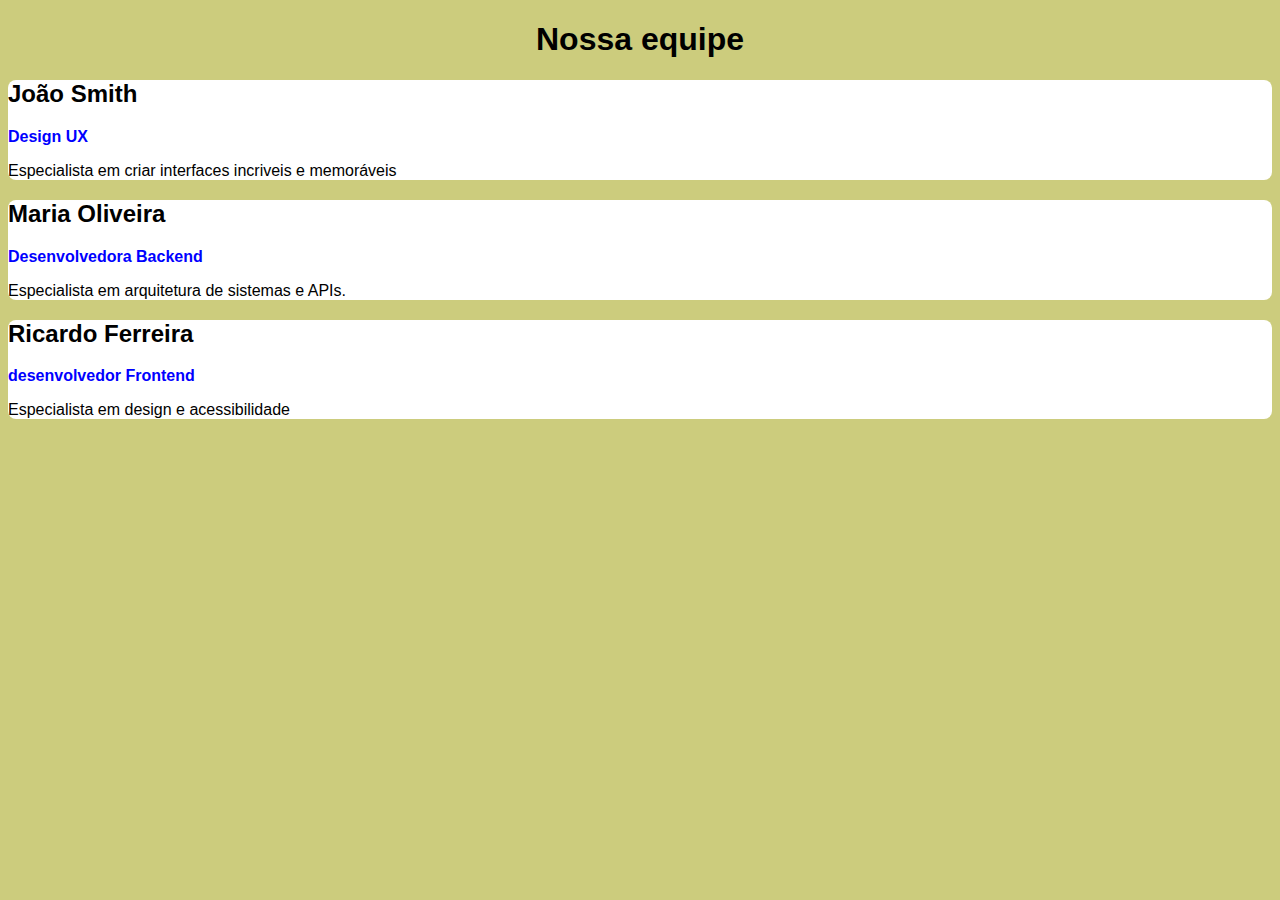
==== HTML/CadastroFuncionarios/Index.html @ daa09e97 "2025-01-09" ====
<!DOCTYPE html>
<html lang="pt-BR">
<head>
    <meta charset="UTF-8">
    <meta name="viewport" content="width=device-width, initial-scale=1.0">
    <title>Cadastro de funcionarios</title>
    <link rel="stylesheet" href="styles/styles.css">
</head>
<body>
    <h1 class="titulo">Nossa equipe</h1>

    <div class="card">
        <h2>João Smith</h2>
        <p class="cargo">Design UX</p>
        <p>Especialista em criar interfaces incriveis e memoráveis</p>
    </div>

    <div class="card">
        <h2>Maria Oliveira</h2>
        <p class="cargo">Desenvolvedora Backend</p>
        <p>Especialista em arquitetura de sistemas e APIs.</p>
    </div>

    <div class="card">
        <h2>Ricardo Ferreira</h2>
        <p class="cargo">desenvolvedor Frontend</p>
        <p>Especialista em design e acessibilidade</p>
    </div>

</body>
</html>
---- HTML/CadastroFuncionarios/styles/styles.css ----
body{
    background-color: #cccc7d;
    font-family: Arial, Helvetica, sans-serif;
}

.titulo{
    text-align: center;
}

.card{
    background-color: white;
    border-radius: 8px;
}

.cargo{
    color: blue;
    font-weight: 600;
}
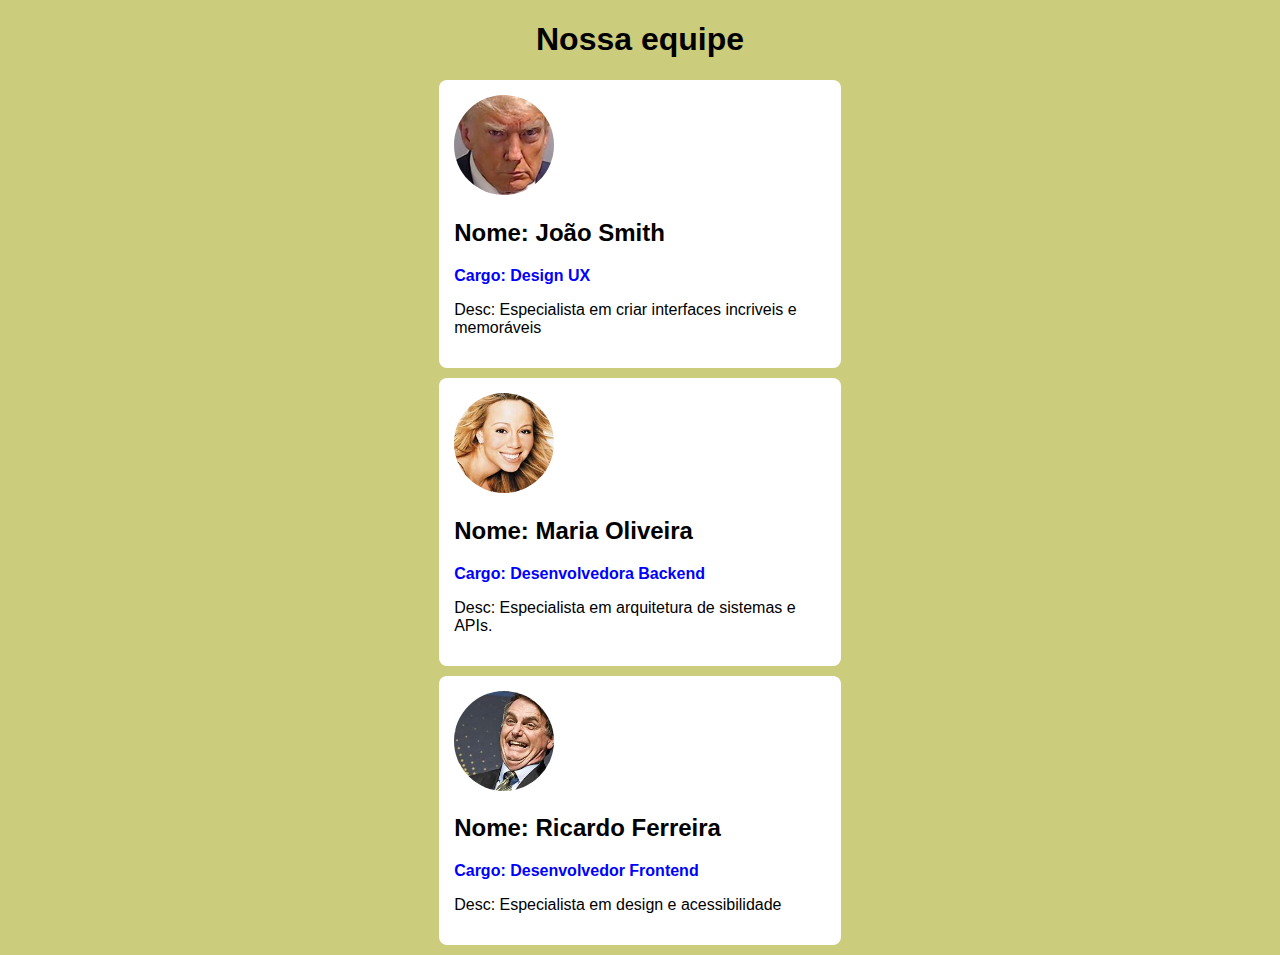
==== commit bb08a555: "2025-01-10" ====
--- a/HTML/CadastroFuncionarios/Index.html
+++ b/HTML/CadastroFuncionarios/Index.html
@@ -9,22 +9,25 @@
 <body>
     <h1 class="titulo">Nossa equipe</h1>
 
-    <div class="card">
-        <h2>João Smith</h2>
-        <p class="cargo">Design UX</p>
-        <p>Especialista em criar interfaces incriveis e memoráveis</p>
-    </div>
-
-    <div class="card">
-        <h2>Maria Oliveira</h2>
-        <p class="cargo">Desenvolvedora Backend</p>
-        <p>Especialista em arquitetura de sistemas e APIs.</p>
-    </div>
-
-    <div class="card">
-        <h2>Ricardo Ferreira</h2>
-        <p class="cargo">desenvolvedor Frontend</p>
-        <p>Especialista em design e acessibilidade</p>
+    <div class="container">
+        <div class="card">
+            <img src="images/Trump.jpg" alt="">
+            <h2>Nome: João Smith</h2>
+            <p class="cargo">Cargo: Design UX</p>
+            <p>Desc: Especialista em criar interfaces incriveis e memoráveis</p>
+        </div>
+        <div class="card">
+            <img src="images/Maria.jpg" alt="">
+            <h2>Nome: Maria Oliveira</h2>
+            <p class="cargo">Cargo: Desenvolvedora Backend</p>
+            <p>Desc: Especialista em arquitetura de sistemas e APIs.</p>
+        </div>
+        <div class="card">
+            <img src="images/Bolso.jpg" alt="">
+            <h2>Nome: Ricardo Ferreira</h2>
+            <p class="cargo">Cargo: Desenvolvedor Frontend</p>
+            <p>Desc: Especialista em design e acessibilidade</p>
+        </div>        
     </div>
 
 </body>
--- a/HTML/CadastroFuncionarios/styles/styles.css
+++ b/HTML/CadastroFuncionarios/styles/styles.css
@@ -10,9 +10,80 @@
 .card{
     background-color: white;
     border-radius: 8px;
+    margin: 10px auto;      /* centraliza*/
+    /* margin-left: 10%;       /* utilizando % em vez de px se adapta */
+    /* margin-right: 10%;      /* utilizando % em vez de px se adapta */
+    width: 30%;             /* largura para caber 3 cards por linha*/
+    /* height: 35px;        /* Altura*/
+    padding: 15px;          /* afasta os elementos do card da margem do cards*/
+    margin-bottom: 10px;    /* aumenta margem entre os cards*/
 }
 
 .cargo{
     color: blue;
     font-weight: 600;
-}+}
+
+.container{                 /* parametrizações container sobrepoe o card*/
+    width: 98%;
+    margin: 0px auto;
+    /* border: 2px solid red;    */
+    /* display: flex;          /* monta container um do lado do outro*/
+    flex-wrap: wrap;        /* quando ultrapassar qde passa pra linha de baixo*/
+}
+
+img{                    /* chamo direto a tag*/
+    width: 100px;        /* largura*/
+    height: 100px;       /* Altura*/
+    object-fit: cover;       /* dá um zomm pra não perder a qualidade*/
+    border-radius: 50px;     /* arredonda berada da imagem*/
+}
+
+.card:hover{
+    background-color: rgb(190, 157, 157); /* quando passar o mouse sobre algum card fica vermelho*/
+}
+
+/* exemplo do professor Matheus
+
+body {
+    background-color: #f0f0f0;
+    font-family: Arial, Helvetica, sans-serif;
+}
+
+
+.titulo {
+    text-align: center;
+}
+
+.card {
+    background-color: white;
+    border-radius: 8px;
+    width: 250px;
+    margin: 0 auto;
+    padding: 15px;
+    margin-bottom: 20px;
+}
+
+.cargo {
+    color: cadetblue;
+    font-weight: 700;
+}
+
+.container {
+    width: 98%;
+    margin: 0 auto;
+}
+
+img {
+    width: 100%;
+    height: 200px;
+    object-fit: cover;
+    border-radius: 8px;
+    object-position: top;
+}
+
+.card:hover {
+    background-color: rgb(237, 237, 237);
+}
+
+*/